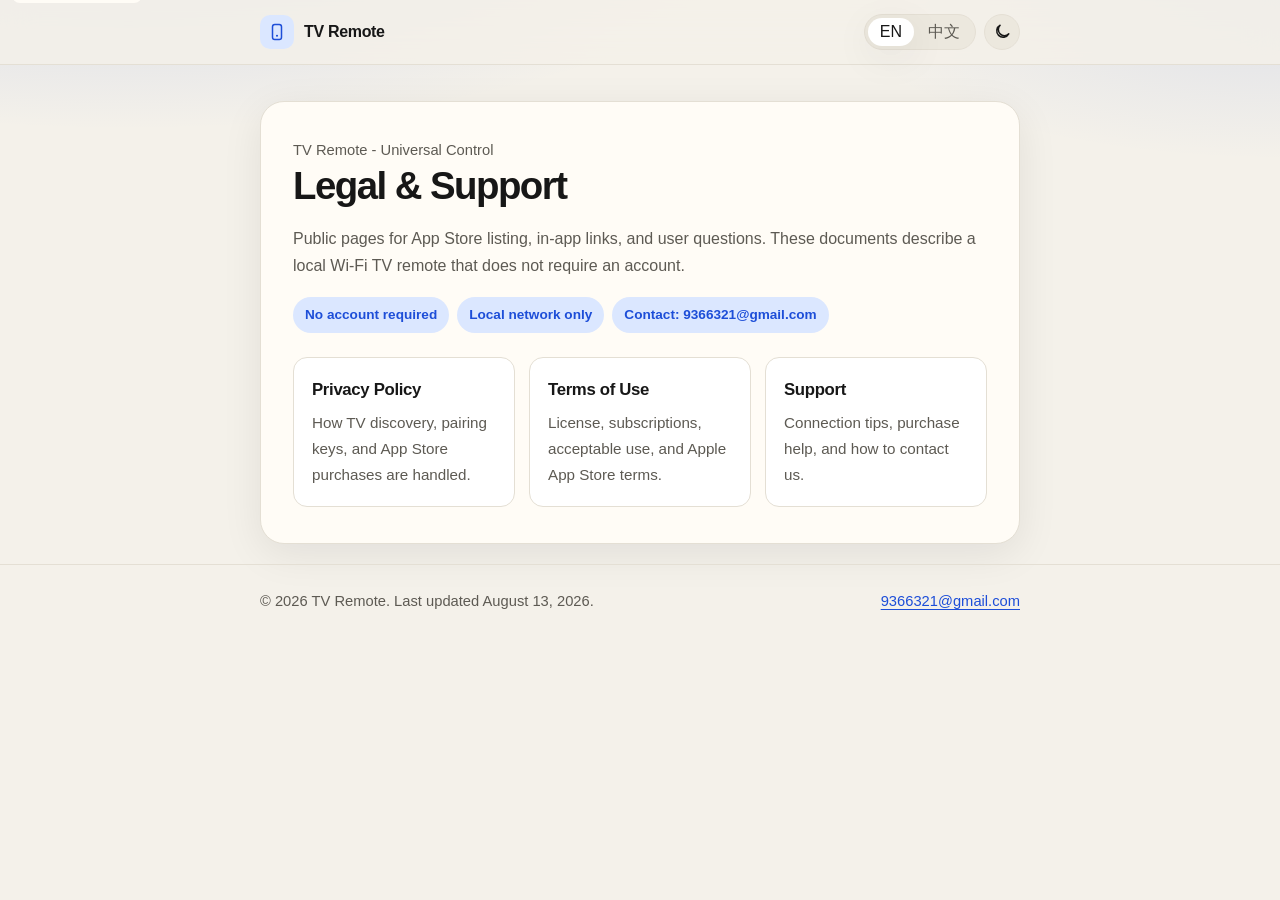
==== index.html @ 3bd7b20d "Publish bilingual legal pages for GitHub Pages. Co-authored-by: Cursor <cursoragent@cursor.com>" ====
<!DOCTYPE html>
<html lang="en" data-lang="en" data-theme="light">
<head>
  <meta charset="utf-8">
  <meta name="viewport" content="width=device-width, initial-scale=1">
  <title>TV Remote · Legal</title>
  <meta name="description" content="Privacy Policy, Terms of Use, and Support for TV Remote - Universal Control.">
  <link rel="stylesheet" href="assets/site.css">
  <script>
    (function () {
      try {
        var t = localStorage.getItem("tvremote-theme");
        if (!t) t = matchMedia("(prefers-color-scheme: dark)").matches ? "dark" : "light";
        var l = localStorage.getItem("tvremote-lang");
        if (!l) l = (navigator.language || "").toLowerCase().indexOf("zh") === 0 ? "zh" : "en";
        document.documentElement.dataset.theme = t;
        document.documentElement.dataset.lang = l;
        document.documentElement.lang = l === "zh" ? "zh-CN" : "en";
      } catch (e) {}
    })();
  </script>
  <script defer src="assets/site.js"></script>
</head>
<body>
  <a class="skip" href="#content">Skip to content</a>
  <header class="topbar">
    <div class="topbar-inner">
      <a class="brand" href="./">
        <span class="logo" aria-hidden="true">
          <svg width="18" height="18" viewBox="0 0 24 24" fill="none"><rect x="6" y="2" width="12" height="20" rx="3" stroke="currentColor" stroke-width="2"/><circle cx="12" cy="17" r="1.4" fill="currentColor"/></svg>
        </span>
        <span>TV Remote</span>
      </a>
      <div class="controls">
        <div class="seg" role="group" aria-label="Language">
          <button type="button" data-lang-btn="en" aria-pressed="true" onclick="TVRemoteSite.setLang('en')">EN</button>
          <button type="button" data-lang-btn="zh" aria-pressed="false" onclick="TVRemoteSite.setLang('zh')">中文</button>
        </div>
        <button class="icon-btn" type="button" data-theme-toggle onclick="TVRemoteSite.toggleTheme()" aria-label="Toggle appearance">
          <svg class="moon" viewBox="0 0 24 24" fill="none"><path d="M21 14.5A8.5 8.5 0 1 1 9.5 3 7 7 0 0 0 21 14.5Z" stroke="currentColor" stroke-width="2" stroke-linejoin="round"/></svg>
          <svg class="sun" viewBox="0 0 24 24" fill="none"><circle cx="12" cy="12" r="4" stroke="currentColor" stroke-width="2"/><path d="M12 3v2M12 19v2M4.9 4.9l1.4 1.4M17.7 17.7l1.4 1.4M3 12h2M19 12h2M4.9 19.1l1.4-1.4M17.7 6.3l1.4-1.4" stroke="currentColor" stroke-width="2" stroke-linecap="round"/></svg>
        </button>
      </div>
    </div>
  </header>

  <main id="content" class="wrap">
    <section class="hero">
      <div class="lang-en">
        <p class="meta">TV Remote - Universal Control</p>
        <h1>Legal &amp; Support</h1>
        <p class="lede">Public pages for App Store listing, in-app links, and user questions. These documents describe a local Wi‑Fi TV remote that does not require an account.</p>
      </div>
      <div class="lang-zh">
        <p class="meta">TV Remote - Universal Control</p>
        <h1>条款与支持</h1>
        <p class="lede">供 App Store 上架、应用内跳转与用户查阅的公开页面。本应用是局域网电视遥控器，无需注册账号。</p>
      </div>
      <div class="pills">
        <span class="pill lang-en">No account required</span>
        <span class="pill lang-zh">无需账号</span>
        <span class="pill lang-en">Local network only</span>
        <span class="pill lang-zh">仅局域网处理</span>
        <span class="pill lang-en">Contact: 9366321@gmail.com</span>
        <span class="pill lang-zh">联系：9366321@gmail.com</span>
      </div>
      <div class="cards">
        <a class="card" href="privacy/">
          <h2 class="lang-en">Privacy Policy</h2>
          <h2 class="lang-zh">隐私政策</h2>
          <p class="lang-en">How TV discovery, pairing keys, and App Store purchases are handled.</p>
          <p class="lang-zh">说明电视发现、配对密钥与 App Store 购买相关的数据处理方式。</p>
        </a>
        <a class="card" href="terms/">
          <h2 class="lang-en">Terms of Use</h2>
          <h2 class="lang-zh">服务条款</h2>
          <p class="lang-en">License, subscriptions, acceptable use, and Apple App Store terms.</p>
          <p class="lang-zh">许可、订阅、可接受使用范围以及 App Store 相关约定。</p>
        </a>
        <a class="card" href="support/">
          <h2 class="lang-en">Support</h2>
          <h2 class="lang-zh">支持</h2>
          <p class="lang-en">Connection tips, purchase help, and how to contact us.</p>
          <p class="lang-zh">连接排查、购买帮助以及联系方式。</p>
        </a>
      </div>
    </section>
  </main>

  <footer>
    <div class="footer-inner">
      <span class="lang-en">© 2026 TV Remote. Last updated August 13, 2026.</span>
      <span class="lang-zh">© 2026 TV Remote。最近更新：2026 年 8 月 13 日。</span>
      <a href="mailto:9366321@gmail.com">9366321@gmail.com</a>
    </div>
  </footer>
</body>
</html>
---- assets/site.css ----
:root {
  --font: "SF Pro Text", "SF Pro Display", -apple-system, BlinkMacSystemFont,
    "Segoe UI", "PingFang SC", "Hiragino Sans GB", "Noto Sans SC",
    "Microsoft YaHei", sans-serif;
  --radius: 14px;
  --shadow: 0 10px 40px rgba(15, 18, 24, 0.08);
  --max: 760px;
  --ease: 180ms ease;
}

:root[data-theme="light"] {
  --bg: #f4f1ea;
  --bg-elev: #fffcf6;
  --bg-header: rgba(244, 241, 234, 0.82);
  --text: #171717;
  --muted: #5d5a53;
  --border: #e4dfd4;
  --accent: #1d4ed8;
  --accent-soft: #dbe7ff;
  --chip: #ffffff;
  --toggle: #ece8de;
  --link: #1d4ed8;
}

:root[data-theme="dark"] {
  --bg: #0f1218;
  --bg-elev: #171c25;
  --bg-header: rgba(15, 18, 24, 0.78);
  --text: #f2f4f8;
  --muted: #a7b0bd;
  --border: #2a3140;
  --accent: #8bb4ff;
  --accent-soft: #1b2a4a;
  --chip: #1d2430;
  --toggle: #222a38;
  --link: #9ec0ff;
  --shadow: 0 12px 40px rgba(0, 0, 0, 0.35);
}

* { box-sizing: border-box; }

html, body {
  margin: 0;
  padding: 0;
  background: var(--bg);
  color: var(--text);
  font-family: var(--font);
  line-height: 1.7;
  -webkit-font-smoothing: antialiased;
}

body {
  min-height: 100vh;
  background-image:
    radial-gradient(1200px 400px at 10% -10%, color-mix(in srgb, var(--accent) 16%, transparent), transparent 55%),
    radial-gradient(900px 320px at 100% 0%, color-mix(in srgb, var(--accent) 10%, transparent), transparent 50%);
}

a { color: var(--link); text-decoration-thickness: 1px; text-underline-offset: 3px; }
a:hover { opacity: 0.86; }

.skip {
  position: absolute;
  left: 12px;
  top: -40px;
  background: var(--bg-elev);
  padding: 8px 12px;
  border-radius: 8px;
  z-index: 20;
}
.skip:focus { top: 12px; }

.topbar {
  position: sticky;
  top: 0;
  z-index: 10;
  backdrop-filter: blur(16px);
  background: var(--bg-header);
  border-bottom: 1px solid var(--border);
}

.topbar-inner,
.wrap,
.footer-inner {
  width: min(var(--max), calc(100% - 32px));
  margin: 0 auto;
}

.topbar-inner {
  display: flex;
  align-items: center;
  justify-content: space-between;
  gap: 12px;
  min-height: 64px;
}

.brand {
  display: flex;
  align-items: center;
  gap: 10px;
  color: inherit;
  text-decoration: none;
  font-weight: 700;
  letter-spacing: -0.02em;
}

.logo {
  width: 34px;
  height: 34px;
  border-radius: 10px;
  display: grid;
  place-items: center;
  background: var(--accent-soft);
  color: var(--accent);
}

.controls {
  display: flex;
  align-items: center;
  gap: 8px;
}

.seg, .icon-btn {
  border: 1px solid var(--border);
  background: var(--toggle);
  color: var(--text);
  border-radius: 999px;
  height: 36px;
}

.seg {
  display: flex;
  padding: 3px;
  gap: 2px;
}

.seg button, .icon-btn {
  appearance: none;
  cursor: pointer;
  font: inherit;
}

.seg button {
  border: 0;
  background: transparent;
  color: var(--muted);
  border-radius: 999px;
  padding: 0 12px;
  height: 28px;
}

.seg button[aria-pressed="true"] {
  background: var(--chip);
  color: var(--text);
  box-shadow: var(--shadow);
}

.icon-btn {
  width: 36px;
  display: grid;
  place-items: center;
}

.icon-btn svg { width: 18px; height: 18px; }
.icon-btn .sun { display: none; }
:root[data-theme="dark"] .icon-btn .moon { display: none; }
:root[data-theme="dark"] .icon-btn .sun { display: block; }

.hero, .doc {
  background: var(--bg-elev);
  border: 1px solid var(--border);
  border-radius: 24px;
  box-shadow: var(--shadow);
}

.hero {
  margin: 36px auto 20px;
  padding: 36px 32px;
}

.doc {
  margin: 0 auto 48px;
  padding: 8px 32px 36px;
}

h1 {
  font-size: clamp(1.8rem, 4vw, 2.4rem);
  line-height: 1.2;
  letter-spacing: -0.04em;
  margin: 0 0 10px;
}

.lede, .muted, .meta, footer { color: var(--muted); }
.meta { font-size: 0.92rem; margin: 0; }

.pills {
  display: flex;
  flex-wrap: wrap;
  gap: 8px;
  margin-top: 18px;
}

.pill {
  background: var(--accent-soft);
  color: var(--accent);
  border-radius: 999px;
  padding: 6px 12px;
  font-size: 0.85rem;
  font-weight: 600;
}

.cards {
  display: grid;
  grid-template-columns: repeat(auto-fit, minmax(210px, 1fr));
  gap: 14px;
  margin-top: 24px;
}

.card {
  display: block;
  padding: 18px;
  border: 1px solid var(--border);
  border-radius: var(--radius);
  background: var(--chip);
  color: inherit;
  text-decoration: none;
}

.card h2 {
  margin: 0 0 6px;
  font-size: 1.05rem;
}

.card p { margin: 0; color: var(--muted); font-size: 0.95rem; }

h2 {
  margin: 28px 0 8px;
  font-size: 1.25rem;
  letter-spacing: -0.02em;
}

h3 { margin: 18px 0 6px; font-size: 1.02rem; }

p, li { color: var(--text); }
ul { padding-left: 1.2em; }
li + li { margin-top: 6px; }

.note {
  background: var(--accent-soft);
  border-radius: 12px;
  padding: 14px 16px;
  margin: 16px 0;
}

footer {
  border-top: 1px solid var(--border);
  padding: 24px 0 40px;
  font-size: 0.92rem;
}

.footer-inner {
  display: flex;
  justify-content: space-between;
  gap: 12px;
  flex-wrap: wrap;
}

html[data-lang="en"] .lang-zh,
html[data-lang="zh"] .lang-en {
  display: none;
}

@media (max-width: 640px) {
  .hero, .doc { padding-left: 18px; padding-right: 18px; border-radius: 18px; }
  .brand span { display: none; }
}

@media print {
  .topbar, .controls, footer { display: none !important; }
  .hero, .doc { box-shadow: none; border: 0; }
}
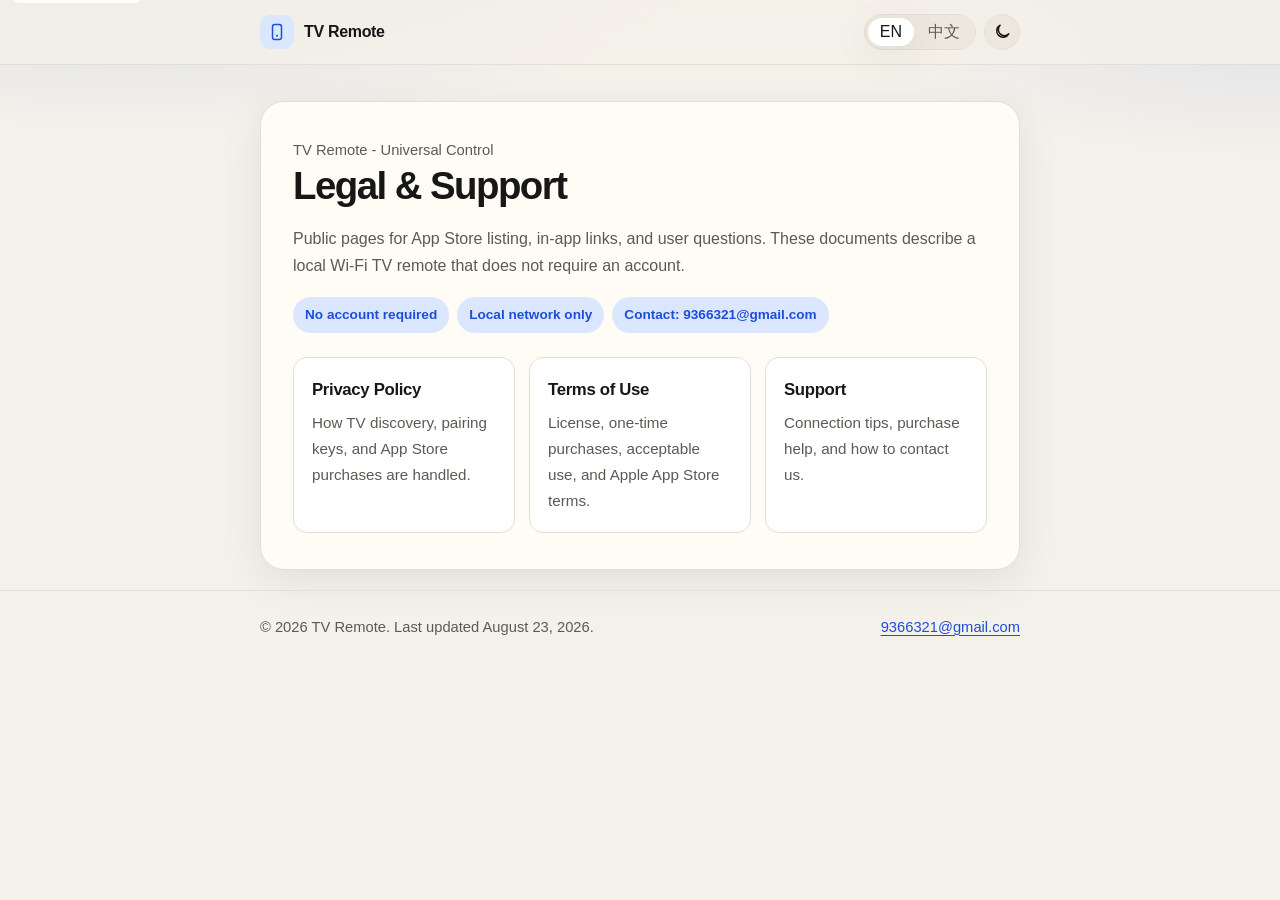
==== commit 82a730e8: "统一线上法律页为买断方案" ====
--- a/index.html
+++ b/index.html
@@ -74,8 +74,8 @@
         <a class="card" href="terms/">
           <h2 class="lang-en">Terms of Use</h2>
           <h2 class="lang-zh">服务条款</h2>
-          <p class="lang-en">License, subscriptions, acceptable use, and Apple App Store terms.</p>
-          <p class="lang-zh">许可、订阅、可接受使用范围以及 App Store 相关约定。</p>
+          <p class="lang-en">License, one-time purchases, acceptable use, and Apple App Store terms.</p>
+          <p class="lang-zh">许可、一次性购买、可接受使用范围以及 App Store 相关约定。</p>
         </a>
         <a class="card" href="support/">
           <h2 class="lang-en">Support</h2>
@@ -89,8 +89,8 @@
 
   <footer>
     <div class="footer-inner">
-      <span class="lang-en">© 2026 TV Remote. Last updated August 13, 2026.</span>
-      <span class="lang-zh">© 2026 TV Remote。最近更新：2026 年 8 月 13 日。</span>
+      <span class="lang-en">© 2026 TV Remote. Last updated August 23, 2026.</span>
+      <span class="lang-zh">© 2026 TV Remote。最近更新：2026 年 8 月 23 日。</span>
       <a href="mailto:9366321@gmail.com">9366321@gmail.com</a>
     </div>
   </footer>
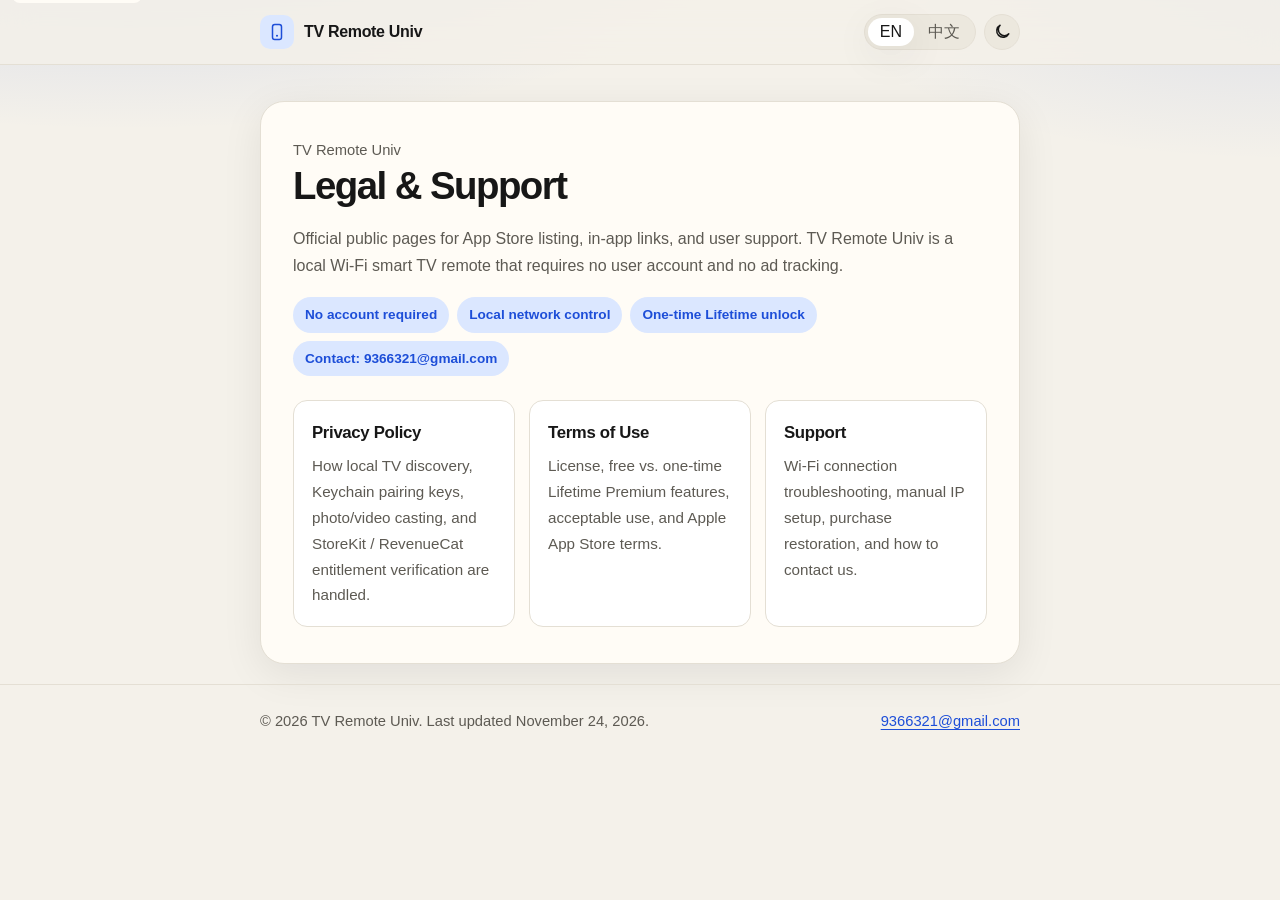
==== commit e34d2546: "同步TV Remote Univ应用名称与RevenueCat隐私及投屏买断条款" ====
--- a/index.html
+++ b/index.html
@@ -3,8 +3,8 @@
 <head>
   <meta charset="utf-8">
   <meta name="viewport" content="width=device-width, initial-scale=1">
-  <title>TV Remote · Legal</title>
-  <meta name="description" content="Privacy Policy, Terms of Use, and Support for TV Remote - Universal Control.">
+  <title>TV Remote Univ · Legal &amp; Support</title>
+  <meta name="description" content="Privacy Policy, Terms of Use, and Support for TV Remote Univ.">
   <link rel="stylesheet" href="assets/site.css">
   <script>
     (function () {
@@ -29,7 +29,7 @@
         <span class="logo" aria-hidden="true">
           <svg width="18" height="18" viewBox="0 0 24 24" fill="none"><rect x="6" y="2" width="12" height="20" rx="3" stroke="currentColor" stroke-width="2"/><circle cx="12" cy="17" r="1.4" fill="currentColor"/></svg>
         </span>
-        <span>TV Remote</span>
+        <span>TV Remote Univ</span>
       </a>
       <div class="controls">
         <div class="seg" role="group" aria-label="Language">
@@ -47,20 +47,22 @@
   <main id="content" class="wrap">
     <section class="hero">
       <div class="lang-en">
-        <p class="meta">TV Remote - Universal Control</p>
+        <p class="meta">TV Remote Univ</p>
         <h1>Legal &amp; Support</h1>
-        <p class="lede">Public pages for App Store listing, in-app links, and user questions. These documents describe a local Wi‑Fi TV remote that does not require an account.</p>
+        <p class="lede">Official public pages for App Store listing, in-app links, and user support. TV Remote Univ is a local Wi‑Fi smart TV remote that requires no user account and no ad tracking.</p>
       </div>
       <div class="lang-zh">
-        <p class="meta">TV Remote - Universal Control</p>
-        <h1>条款与支持</h1>
-        <p class="lede">供 App Store 上架、应用内跳转与用户查阅的公开页面。本应用是局域网电视遥控器，无需注册账号。</p>
+        <p class="meta">TV Remote Univ（电视遥控器）</p>
+        <h1>法律条款与支持</h1>
+        <p class="lede">供 App Store 上架、应用内跳转与用户查阅的官方公开页面。本应用为家庭局域网智能电视遥控器，无需注册账号，无广告追踪。</p>
       </div>
       <div class="pills">
         <span class="pill lang-en">No account required</span>
         <span class="pill lang-zh">无需账号</span>
-        <span class="pill lang-en">Local network only</span>
-        <span class="pill lang-zh">仅局域网处理</span>
+        <span class="pill lang-en">Local network control</span>
+        <span class="pill lang-zh">家庭局域网直连</span>
+        <span class="pill lang-en">One-time Lifetime unlock</span>
+        <span class="pill lang-zh">一次性终身买断</span>
         <span class="pill lang-en">Contact: 9366321@gmail.com</span>
         <span class="pill lang-zh">联系：9366321@gmail.com</span>
       </div>
@@ -68,20 +70,20 @@
         <a class="card" href="privacy/">
           <h2 class="lang-en">Privacy Policy</h2>
           <h2 class="lang-zh">隐私政策</h2>
-          <p class="lang-en">How TV discovery, pairing keys, and App Store purchases are handled.</p>
-          <p class="lang-zh">说明电视发现、配对密钥与 App Store 购买相关的数据处理方式。</p>
+          <p class="lang-en">How local TV discovery, Keychain pairing keys, photo/video casting, and StoreKit / RevenueCat entitlement verification are handled.</p>
+          <p class="lang-zh">说明局域网发现、钥匙串配对密钥、照片/视频投屏以及 StoreKit / RevenueCat 买断权益校验的数据处理方式。</p>
         </a>
         <a class="card" href="terms/">
           <h2 class="lang-en">Terms of Use</h2>
-          <h2 class="lang-zh">服务条款</h2>
-          <p class="lang-en">License, one-time purchases, acceptable use, and Apple App Store terms.</p>
-          <p class="lang-zh">许可、一次性购买、可接受使用范围以及 App Store 相关约定。</p>
+          <h2 class="lang-zh">使用条款</h2>
+          <p class="lang-en">License, free vs. one-time Lifetime Premium features, acceptable use, and Apple App Store terms.</p>
+          <p class="lang-zh">使用许可、免费与一次性买断高级版功能边界、可接受使用范围及 App Store 相关约定。</p>
         </a>
         <a class="card" href="support/">
           <h2 class="lang-en">Support</h2>
           <h2 class="lang-zh">支持</h2>
-          <p class="lang-en">Connection tips, purchase help, and how to contact us.</p>
-          <p class="lang-zh">连接排查、购买帮助以及联系方式。</p>
+          <p class="lang-en">Wi‑Fi connection troubleshooting, manual IP setup, purchase restoration, and how to contact us.</p>
+          <p class="lang-zh">Wi‑Fi 连接排查、按 IP 手动添加、恢复购买指引以及联系方式。</p>
         </a>
       </div>
     </section>
@@ -89,8 +91,8 @@
 
   <footer>
     <div class="footer-inner">
-      <span class="lang-en">© 2026 TV Remote. Last updated August 23, 2026.</span>
-      <span class="lang-zh">© 2026 TV Remote。最近更新：2026 年 8 月 23 日。</span>
+      <span class="lang-en">© 2026 TV Remote Univ. Last updated November 24, 2026.</span>
+      <span class="lang-zh">© 2026 TV Remote Univ。最近更新：2026 年 11 月 24 日。</span>
       <a href="mailto:9366321@gmail.com">9366321@gmail.com</a>
     </div>
   </footer>
